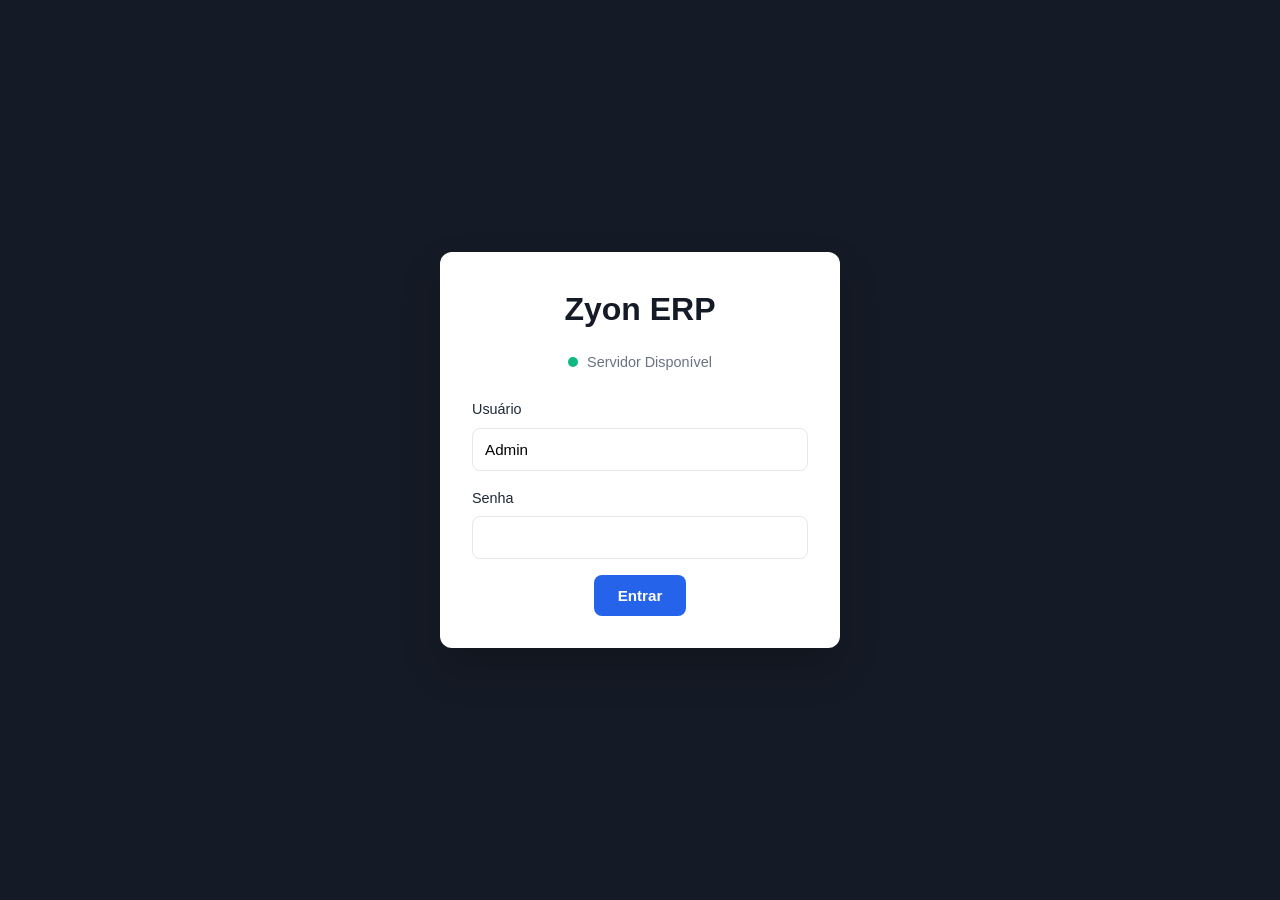
==== index.html @ 926d94a1 "atualização-index" ====
<!-- login.html -->
<!DOCTYPE html>
<html lang="pt-BR">
<head>
  <meta charset="UTF-8">
  <meta name="viewport" content="width=device-width, initial-scale=1.0">
  <title>Login - Zyon ERP</title>
  <link rel="stylesheet" href="style/style.css">
</head>
<body class="login-page">
  <div class="login-container">
    <div class="login-card">
      <div class="logo"></div>
      <h1>Zyon ERP</h1>
      <div class="server-status">
        <span class="status-indicator green"></span> Servidor Disponível
      </div>
      <form id="loginForm" action="dashboard.html">
        <div class="form-group">
          <label for="username">Usuário</label>
          <input type="text" id="username" value="Admin" required>
        </div>
        <div class="form-group">
          <label for="password">Senha</label>
          <input type="password" id="password" required>
        </div>
        <button type="submit" class="btn-primary">Entrar</button>
      </form>
    </div>
  </div>
</body>
</html>
---- style/style.css ----
:root {
  /* Cores Zyon ERP (Baseado no PDF) */
  --navy: #151b26;        /* Fundo principal da barra lateral */
  --navy-light: #1e293b;  /* Fundo de modais escuros */
  --royal: #2563eb;       /* Azul primário */
  --royal-hover: #1d4ed8;
  --green: #10b981;
  --yellow: #f59e0b;
  --purple: #6366f1;
  --red: #ef4444;
  --gray-bg: #f3f4f6;     /* Fundo da área principal */
  --white: #ffffff;
  --text-dark: #1f2937;
  --text-light: #6b7280;
  --border: #e5e7eb;
  --radius: 12px;
  --shadow: 0 4px 6px -1px rgba(0, 0, 0, 0.1);
  --transition: 0.3s ease;
}

* {
  margin: 0;
  padding: 0;
  box-sizing: border-box;
}

body {
  font-family: 'Segoe UI', Tahoma, Geneva, Verdana, sans-serif;
  background: var(--gray-bg);
  color: var(--text-dark);
  line-height: 1.6;
}

a { text-decoration: none; color: inherit; }

/* ================= LOGIN PAGE ================= */
.login-page {
  display: flex;
  justify-content: center;
  align-items: center;
  min-height: 100vh;
  background: var(--navy); /* Fundo escuro conforme o Zyon */
  padding: 1rem;
}
.login-container { width: 100%; max-width: 400px; }
.login-card {
  background: var(--white);
  border-radius: var(--radius);
  box-shadow: 0 20px 40px rgba(0,0,0,0.2);
  padding: 2rem;
  text-align: center;
}
.login-card h1 { color: var(--navy); margin-bottom: 1rem; }
.server-status { margin-bottom: 1.5rem; font-size: 0.9rem; color: var(--text-light); }
.status-indicator.green { display: inline-block; width: 10px; height: 10px; background: var(--green); border-radius: 50%; margin-right: 5px; }

/* ================= LAYOUT PRINCIPAL ================= */
.layout {
  display: flex;
  height: 100vh;
  overflow: hidden;
}

/* Sidebar */
.sidebar {
  width: 250px;
  background: var(--navy);
  color: var(--white);
  padding: 1.5rem 1rem;
  display: flex;
  flex-direction: column;
}
.sidebar-header { font-size: 1.5rem; font-weight: bold; margin-bottom: 2rem; color: var(--white); }
.nav-list { list-style: none; }
.nav-list li a {
  display: flex; align-items: center; gap: 10px;
  padding: 0.8rem 1rem; color: #9ca3af; text-decoration: none;
  border-radius: 8px; margin-bottom: 0.5rem; transition: var(--transition);
}
.nav-list li a:hover, .nav-list li a.active {
  background: var(--royal); color: var(--white);
}

/* Main Content */
.main-content {
  flex: 1;
  display: flex;
  flex-direction: column;
  overflow-y: auto;
  padding: 1rem 2rem;
}
.topbar {
  display: flex; justify-content: space-between; align-items: center;
  padding: 1rem 1.5rem; background: var(--white);
  border-radius: var(--radius); box-shadow: var(--shadow);
  margin-bottom: 1.5rem;
}
.page-header {
  display: flex; justify-content: space-between; align-items: center; margin-bottom: 1.5rem;
}

/* ================= DASHBOARD & KPIS ================= */
.kpi-cards {
  display: grid;
  grid-template-columns: repeat(auto-fit, minmax(200px, 1fr));
  gap: 1rem;
  margin-bottom: 2rem;
}
.card {
  background: var(--white); border-radius: var(--radius); padding: 1.5rem;
  box-shadow: var(--shadow); border-top: 4px solid var(--border);
}
.card h3 { font-size: 0.9rem; color: var(--text-light); margin-bottom: 0.5rem; }
.card p { font-size: 1.8rem; font-weight: bold; }
.card-blue { border-top-color: var(--royal); }
.card-green { border-top-color: var(--green); }
.card-yellow { border-top-color: var(--yellow); }
.card-purple { border-top-color: var(--purple); }

/* ================= TABELAS ================= */
table { width: 100%; border-collapse: collapse; background: var(--white); border-radius: var(--radius); overflow: hidden; box-shadow: var(--shadow); }
th, td { padding: 1rem; text-align: left; border-bottom: 1px solid var(--border); }
th { background: #f9fafb; font-weight: 600; color: var(--text-light); text-transform: uppercase; font-size: 0.85rem; }
tr:hover { background: #f8fafc; }

/* ================= FORMULÁRIOS & BOTÕES ================= */
.form-group { margin-bottom: 1rem; text-align: left; }
.form-group label { display: block; font-size: 0.9rem; font-weight: 500; margin-bottom: 0.4rem; color: var(--text-dark); }
.form-group input, .form-group select {
  width: 100%; padding: 0.75rem; border: 1px solid var(--border);
  border-radius: 8px; font-size: 0.95rem; outline: none;
}
.form-group input:focus { border-color: var(--royal); }

.btn-primary, .btn-secondary {
  display: inline-flex; align-items: center; justify-content: center;
  padding: 0.75rem 1.5rem; border: none; border-radius: 8px;
  font-size: 0.95rem; font-weight: 600; cursor: pointer; transition: var(--transition);
}
.btn-primary { background: var(--royal); color: var(--white); }
.btn-primary:hover { background: var(--royal-hover); }
.btn-secondary { background: var(--gray-bg); color: var(--text-dark); border: 1px solid var(--border); }

/* ================= MODAIS PADRÃO ================= */
.modal {
  display: none; position: fixed; inset: 0; background: rgba(0,0,0,0.5);
  justify-content: center; align-items: center; z-index: 1000; backdrop-filter: blur(3px);
}
.modal-content {
  background: var(--white); border-radius: var(--radius); padding: 2rem;
  width: 90%; max-width: 600px; box-shadow: var(--shadow); position: relative;
}
.modal-actions { display: flex; justify-content: flex-end; gap: 10px; margin-top: 1.5rem; }

/* ================= ABAS (TABS) ================= */
.tabs { display: flex; gap: 10px; margin-bottom: 1.5rem; border-bottom: none; }
.tab { 
  background: var(--gray-bg); border: none; padding: 10px 20px; 
  border-radius: 8px; cursor: pointer; font-weight: 600; color: var(--text-light);
}
.tab.active { background: var(--royal); color: var(--white); }

/* ================= TELA DE PDV (VENDAS) ================= */
.main-area { background: var(--white); padding: 1.5rem; border-radius: var(--radius); box-shadow: var(--shadow); }
.row { display: flex; gap: 15px; margin-bottom: 1rem; }
.search-input { width: 100%; padding: 1rem; font-size: 1rem; border: 2px solid var(--royal); border-radius: 8px; margin-bottom: 1.5rem; }
.summary { text-align: right; font-size: 1.1rem; margin-top: 1.5rem; }
.summary .total { font-size: 2rem; font-weight: bold; color: var(--text-dark); }

.action-buttons { display: grid; grid-template-columns: 1fr 1fr; gap: 10px; margin-top: 1.5rem; }
.action-buttons button { padding: 1.2rem; font-weight: bold; border-radius: 8px; border: none; color: white; cursor: pointer; text-transform: uppercase; }
.btn-orange { background: var(--yellow); }
.btn-purple { background: var(--purple); }
.btn-red { background: var(--red); }
.btn-blue { background: var(--royal); }
.btn-green-full { background: var(--green); grid-column: span 2; }

/* ================= MODAL CHECKOUT PDV (IDÊNTICO AO PDF) ================= */
.checkout-modal .modal-content {
  display: flex; padding: 0; max-width: 900px; height: 600px; overflow: hidden; background: transparent;
}
.checkout-left {
  background: var(--navy-light); color: var(--white); flex: 1; padding: 2.5rem; display: flex; flex-direction: column;
}
.checkout-left h2, .checkout-left p { color: #cbd5e1; }
.checkout-left .total-box {
  background: var(--navy); padding: 1.5rem; border-radius: 8px; margin: 1.5rem 0; font-size: 2.5rem; font-weight: bold; text-align: center;
}
.checkout-right {
  background: var(--white); flex: 1; padding: 2.5rem; overflow-y: auto; position: relative;
}
.payment-buttons { display: grid; grid-template-columns: 1fr 1fr; gap: 10px; margin-bottom: 2rem; }
.payment-buttons button { 
  background: var(--white); color: var(--text-dark); border: 1px solid var(--border); 
  padding: 1rem; border-radius: 8px; font-weight: bold; cursor: pointer; transition: var(--transition);
}
.payment-buttons button:hover { border-color: var(--royal); color: var(--royal); }
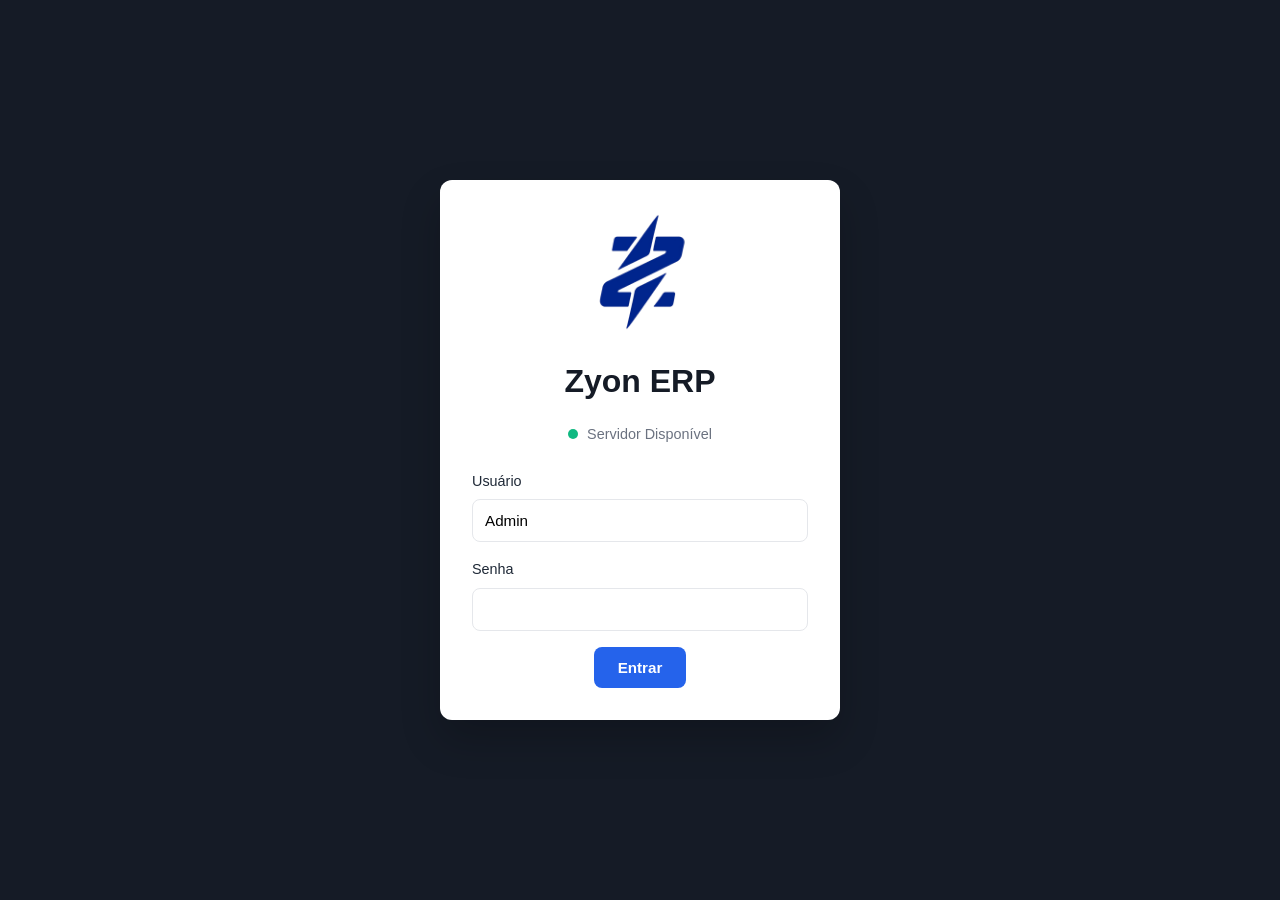
==== commit b06b3c48: "atulogin" ====
--- a/index.html
+++ b/index.html
@@ -1,32 +1,46 @@
-<!-- login.html -->
 <!DOCTYPE html>
+<!-- Declaração do tipo HTML5 -->
 <html lang="pt-BR">
+<!-- Início do documento HTML com idioma português brasileiro -->
 <head>
+  <!-- Meta tags para codificação de caracteres e responsividade -->
   <meta charset="UTF-8">
   <meta name="viewport" content="width=device-width, initial-scale=1.0">
+  <!-- Título exibido na aba do navegador -->
   <title>Login - Zyon ERP</title>
+  <!-- Importação do arquivo de estilos CSS global -->
   <link rel="stylesheet" href="style/style.css">
 </head>
+<!-- Classe 'login-page' aplica fundo escuro específico para tela de login -->
 <body class="login-page">
+  <!-- Container centralizado que limita a largura máxima do formulário -->
   <div class="login-container">
+    <!-- Card branco com sombra que envolve o formulário de login -->
     <div class="login-card">
-      <div class="logo"></div>
+      <!-- Logotipo da empresa -->
+      <img src="img/logo.png" alt="Zyon ERP Logo" class="logo-img">
+      <!-- Título principal do sistema -->
       <h1>Zyon ERP</h1>
+      <!-- Indicador visual de status do servidor (sempre verde nessa versão local) -->
       <div class="server-status">
         <span class="status-indicator green"></span> Servidor Disponível
       </div>
+      <!-- Formulário de login que redireciona ao dashboard no submit -->
       <form id="loginForm" action="dashboard.html">
+        <!-- Campo de texto para o nome do usuário, pré-preenchido com "Admin" -->
         <div class="form-group">
           <label for="username">Usuário</label>
           <input type="text" id="username" value="Admin" required>
         </div>
+        <!-- Campo de senha (oculta os caracteres digitados) -->
         <div class="form-group">
           <label for="password">Senha</label>
           <input type="password" id="password" required>
         </div>
+        <!-- Botão de Submit para enviar o formulário -->
         <button type="submit" class="btn-primary">Entrar</button>
       </form>
     </div>
   </div>
 </body>
-</html>+</html>
--- a/style/style.css
+++ b/style/style.css
@@ -1,29 +1,32 @@
+/* ===== VARIÁVEIS GLOBAIS (CSS Custom Properties) ===== */
 :root {
-  /* Cores Zyon ERP (Baseado no PDF) */
-  --navy: #151b26;        /* Fundo principal da barra lateral */
-  --navy-light: #1e293b;  /* Fundo de modais escuros */
-  --royal: #2563eb;       /* Azul primário */
-  --royal-hover: #1d4ed8;
-  --green: #10b981;
-  --yellow: #f59e0b;
-  --purple: #6366f1;
-  --red: #ef4444;
-  --gray-bg: #f3f4f6;     /* Fundo da área principal */
-  --white: #ffffff;
-  --text-dark: #1f2937;
-  --text-light: #6b7280;
-  --border: #e5e7eb;
-  --radius: 12px;
-  --shadow: 0 4px 6px -1px rgba(0, 0, 0, 0.1);
-  --transition: 0.3s ease;
-}
-
+  /* Paleta de cores do Zyon ERP */
+  --navy: #151b26;        /* Fundo escuro da barra lateral */
+  --navy-light: #1e293b;  /* Fundo de modais e painéis escuros */
+  --royal: #2563eb;       /* Azul primário (botões, links ativos, foco) */
+  --royal-hover: #1d4ed8; /* Tom mais escuro para hover do azul primário */
+  --green: #10b981;       /* Verde para status OK, sucesso, troco */
+  --yellow: #f59e0b;      /* Amarelo/laranja para botão de acréscimo */
+  --purple: #6366f1;      /* Roxo para botão de desconto */
+  --red: #ef4444;         /* Vermelho para botão cancelar, estoque baixo */
+  --gray-bg: #f3f4f6;     /* Cinza claro para fundo da área principal */
+  --white: #ffffff;       /* Branco para cards, tabelas, formulários */
+  --text-dark: #1f2937;   /* Cor principal do texto (quase preto) */
+  --text-light: #6b7280;  /* Cor secundária do texto (cinza) */
+  --border: #e5e7eb;      /* Cor das bordas de inputs, tabelas, cards */
+  --radius: 12px;          /* Raio de borda arredondado padrão */
+  --shadow: 0 4px 6px -1px rgba(0, 0, 0, 0.1); /* Sombra suave para cards */
+  --transition: 0.3s ease; /* Transição padrão para hovers e interações */
+}
+
+/* Reset geral: remove margens/paddings e define box-sizing border-box */
 * {
   margin: 0;
   padding: 0;
   box-sizing: border-box;
 }
 
+/* Estilo base do body: fonte, cor de fundo e texto */
 body {
   font-family: 'Segoe UI', Tahoma, Geneva, Verdana, sans-serif;
   background: var(--gray-bg);
@@ -31,18 +34,19 @@
   line-height: 1.6;
 }
 
+/* Remove sublinhado e herda cor dos links */
 a { text-decoration: none; color: inherit; }
 
-/* ================= LOGIN PAGE ================= */
+/* ===== PÁGINA DE LOGIN ===== */
 .login-page {
   display: flex;
   justify-content: center;
   align-items: center;
   min-height: 100vh;
-  background: var(--navy); /* Fundo escuro conforme o Zyon */
+  background: var(--navy); /* Fundo escuro característico */
   padding: 1rem;
 }
-.login-container { width: 100%; max-width: 400px; }
+.login-container { width: 100%; max-width: 400px; } /* Limita largura do card */
 .login-card {
   background: var(--white);
   border-radius: var(--radius);
@@ -51,17 +55,18 @@
   text-align: center;
 }
 .login-card h1 { color: var(--navy); margin-bottom: 1rem; }
+.logo-img { max-width: 120px; margin-bottom: 1rem; }
 .server-status { margin-bottom: 1.5rem; font-size: 0.9rem; color: var(--text-light); }
 .status-indicator.green { display: inline-block; width: 10px; height: 10px; background: var(--green); border-radius: 50%; margin-right: 5px; }
 
-/* ================= LAYOUT PRINCIPAL ================= */
+/* ===== LAYOUT PRINCIPAL (Sidebar + Main) ===== */
 .layout {
   display: flex;
-  height: 100vh;
-  overflow: hidden;
-}
-
-/* Sidebar */
+  height: 100vh;        /* Ocupa a altura total da viewport */
+  overflow: hidden;     /* Impede scroll duplicado (scroll apenas no main) */
+}
+
+/* SIDEBAR: navegação fixa à esquerda */
 .sidebar {
   width: 250px;
   background: var(--navy);
@@ -81,12 +86,12 @@
   background: var(--royal); color: var(--white);
 }
 
-/* Main Content */
+/* CONTEÚDO PRINCIPAL: área scrollável à direita da sidebar */
 .main-content {
   flex: 1;
   display: flex;
   flex-direction: column;
-  overflow-y: auto;
+  overflow-y: auto;     /* Scroll apenas no conteúdo, sidebar fica fixa */
   padding: 1rem 2rem;
 }
 .topbar {
@@ -99,7 +104,7 @@
   display: flex; justify-content: space-between; align-items: center; margin-bottom: 1.5rem;
 }
 
-/* ================= DASHBOARD & KPIS ================= */
+/* ===== CARDS DE INDICADORES (KPIs) ===== */
 .kpi-cards {
   display: grid;
   grid-template-columns: repeat(auto-fit, minmax(200px, 1fr));
@@ -112,26 +117,28 @@
 }
 .card h3 { font-size: 0.9rem; color: var(--text-light); margin-bottom: 0.5rem; }
 .card p { font-size: 1.8rem; font-weight: bold; }
+/* Cores da borda superior de cada card KPI */
 .card-blue { border-top-color: var(--royal); }
 .card-green { border-top-color: var(--green); }
 .card-yellow { border-top-color: var(--yellow); }
 .card-purple { border-top-color: var(--purple); }
 
-/* ================= TABELAS ================= */
+/* ===== TABELAS ===== */
 table { width: 100%; border-collapse: collapse; background: var(--white); border-radius: var(--radius); overflow: hidden; box-shadow: var(--shadow); }
 th, td { padding: 1rem; text-align: left; border-bottom: 1px solid var(--border); }
 th { background: #f9fafb; font-weight: 600; color: var(--text-light); text-transform: uppercase; font-size: 0.85rem; }
-tr:hover { background: #f8fafc; }
-
-/* ================= FORMULÁRIOS & BOTÕES ================= */
+tr:hover { background: #f8fafc; } /* Efeito hover nas linhas */
+
+/* ===== FORMULÁRIOS E BOTÕES ===== */
 .form-group { margin-bottom: 1rem; text-align: left; }
 .form-group label { display: block; font-size: 0.9rem; font-weight: 500; margin-bottom: 0.4rem; color: var(--text-dark); }
 .form-group input, .form-group select {
   width: 100%; padding: 0.75rem; border: 1px solid var(--border);
   border-radius: 8px; font-size: 0.95rem; outline: none;
 }
-.form-group input:focus { border-color: var(--royal); }
-
+.form-group input:focus { border-color: var(--royal); } /* Destaque ao focar */
+
+/* Botões primário (azul) e secundário (cinza) */
 .btn-primary, .btn-secondary {
   display: inline-flex; align-items: center; justify-content: center;
   padding: 0.75rem 1.5rem; border: none; border-radius: 8px;
@@ -141,7 +148,7 @@
 .btn-primary:hover { background: var(--royal-hover); }
 .btn-secondary { background: var(--gray-bg); color: var(--text-dark); border: 1px solid var(--border); }
 
-/* ================= MODAIS PADRÃO ================= */
+/* ===== MODAIS (Janelas de diálogo) ===== */
 .modal {
   display: none; position: fixed; inset: 0; background: rgba(0,0,0,0.5);
   justify-content: center; align-items: center; z-index: 1000; backdrop-filter: blur(3px);
@@ -152,30 +159,31 @@
 }
 .modal-actions { display: flex; justify-content: flex-end; gap: 10px; margin-top: 1.5rem; }
 
-/* ================= ABAS (TABS) ================= */
+/* ===== ABAS (Tabs) ===== */
 .tabs { display: flex; gap: 10px; margin-bottom: 1.5rem; border-bottom: none; }
 .tab { 
   background: var(--gray-bg); border: none; padding: 10px 20px; 
   border-radius: 8px; cursor: pointer; font-weight: 600; color: var(--text-light);
 }
-.tab.active { background: var(--royal); color: var(--white); }
-
-/* ================= TELA DE PDV (VENDAS) ================= */
+.tab.active { background: var(--royal); color: var(--white); } /* Aba selecionada */
+
+/* ===== TELA DE PDV (VENDAS) ===== */
 .main-area { background: var(--white); padding: 1.5rem; border-radius: var(--radius); box-shadow: var(--shadow); }
-.row { display: flex; gap: 15px; margin-bottom: 1rem; }
+.row { display: flex; gap: 15px; margin-bottom: 1rem; } /* Linha flexível para formulários */
 .search-input { width: 100%; padding: 1rem; font-size: 1rem; border: 2px solid var(--royal); border-radius: 8px; margin-bottom: 1.5rem; }
 .summary { text-align: right; font-size: 1.1rem; margin-top: 1.5rem; }
 .summary .total { font-size: 2rem; font-weight: bold; color: var(--text-dark); }
 
+/* Botões de ação do PDV em grid de 2 colunas */
 .action-buttons { display: grid; grid-template-columns: 1fr 1fr; gap: 10px; margin-top: 1.5rem; }
 .action-buttons button { padding: 1.2rem; font-weight: bold; border-radius: 8px; border: none; color: white; cursor: pointer; text-transform: uppercase; }
-.btn-orange { background: var(--yellow); }
-.btn-purple { background: var(--purple); }
-.btn-red { background: var(--red); }
+.btn-orange { background: var(--yellow); }    /* Acréscimo */
+.btn-purple { background: var(--purple); }    /* Desconto */
+.btn-red { background: var(--red); }          /* Cancelar */
 .btn-blue { background: var(--royal); }
-.btn-green-full { background: var(--green); grid-column: span 2; }
-
-/* ================= MODAL CHECKOUT PDV (IDÊNTICO AO PDF) ================= */
+.btn-green-full { background: var(--green); grid-column: span 2; } /* Finalizar (ocupa 2 colunas) */
+
+/* ===== MODAL DE CHECKOUT DO PDV ===== */
 .checkout-modal .modal-content {
   display: flex; padding: 0; max-width: 900px; height: 600px; overflow: hidden; background: transparent;
 }
@@ -194,4 +202,103 @@
   background: var(--white); color: var(--text-dark); border: 1px solid var(--border); 
   padding: 1rem; border-radius: 8px; font-weight: bold; cursor: pointer; transition: var(--transition);
 }
-.payment-buttons button:hover { border-color: var(--royal); color: var(--royal); }+.payment-buttons button:hover { border-color: var(--royal); color: var(--royal); }
+
+/* ===== BARRA DE PESQUISA (com ícone de lupa dentro do input) ===== */
+.search-container {
+  display: flex;
+  gap: 15px;
+  margin-bottom: 1.5rem;
+  align-items: center;
+}
+.search-input-wrapper {
+  flex: 1;
+  position: relative;
+}
+.search-input-wrapper input {
+  width: 100%;
+  padding: 0.9rem 1rem 0.9rem 2.5rem; /* padding extra à esquerda para o ícone */
+  border: 1px solid var(--border);
+  border-radius: 8px;
+  font-size: 1rem;
+  outline: none;
+  color: var(--text-dark);
+  background: var(--white);
+}
+.search-input-wrapper input:focus {
+  border-color: var(--royal);
+  box-shadow: 0 0 0 3px rgba(37, 99, 235, 0.1);
+}
+.search-icon {
+  position: absolute;
+  left: 12px;
+  top: 50%;
+  transform: translateY(-50%);
+  color: var(--text-light);
+  font-size: 1.1rem;
+}
+
+/* ===== CARD DE TABELA (com bordas arredondadas e sombra) ===== */
+.table-card {
+  background: var(--white);
+  border-radius: var(--radius);
+  box-shadow: var(--shadow);
+  overflow: hidden;
+}
+
+/* ===== BADGES DE STATUS (ativo, inativo, baixo estoque) ===== */
+.status-badge {
+  padding: 6px 12px;
+  border-radius: 20px;
+  font-size: 0.85rem;
+  font-weight: 600;
+  display: inline-block;
+}
+.status-active {
+  background-color: #d1fae5; /* Verde claro */
+  color: #065f46;
+}
+.status-inactive {
+  background-color: #fee2e2; /* Vermelho claro */
+  color: #991b1b;
+}
+
+/* ===== BOTÕES DE AÇÃO NAS TABELAS (ícones clicáveis) ===== */
+.action-btns span {
+  cursor: pointer;
+  padding: 6px;
+  border-radius: 6px;
+  transition: background 0.2s;
+  margin-right: 5px;
+}
+.action-btns span:hover {
+  background: var(--gray-bg);
+}
+
+/* ===== BOTÃO REMOVER ITEM (X vermelho) ===== */
+.remove-item-btn {
+  color: var(--red);
+  background: transparent;
+  border: none;
+  cursor: pointer;
+  font-weight: bold;
+}
+
+/* ===== TOAST (Notificação flutuante) ===== */
+.toast {
+  position: fixed;
+  right: 20px;
+  bottom: 20px;
+  background: var(--navy);
+  color: var(--white);
+  padding: 0.75rem 1rem;
+  border-radius: 8px;
+  opacity: 0;
+  transform: translateY(10px);
+  transition: all 0.3s ease;
+  z-index: 3000;
+}
+.toast.show {
+  opacity: 1;
+  transform: translateY(0);
+}
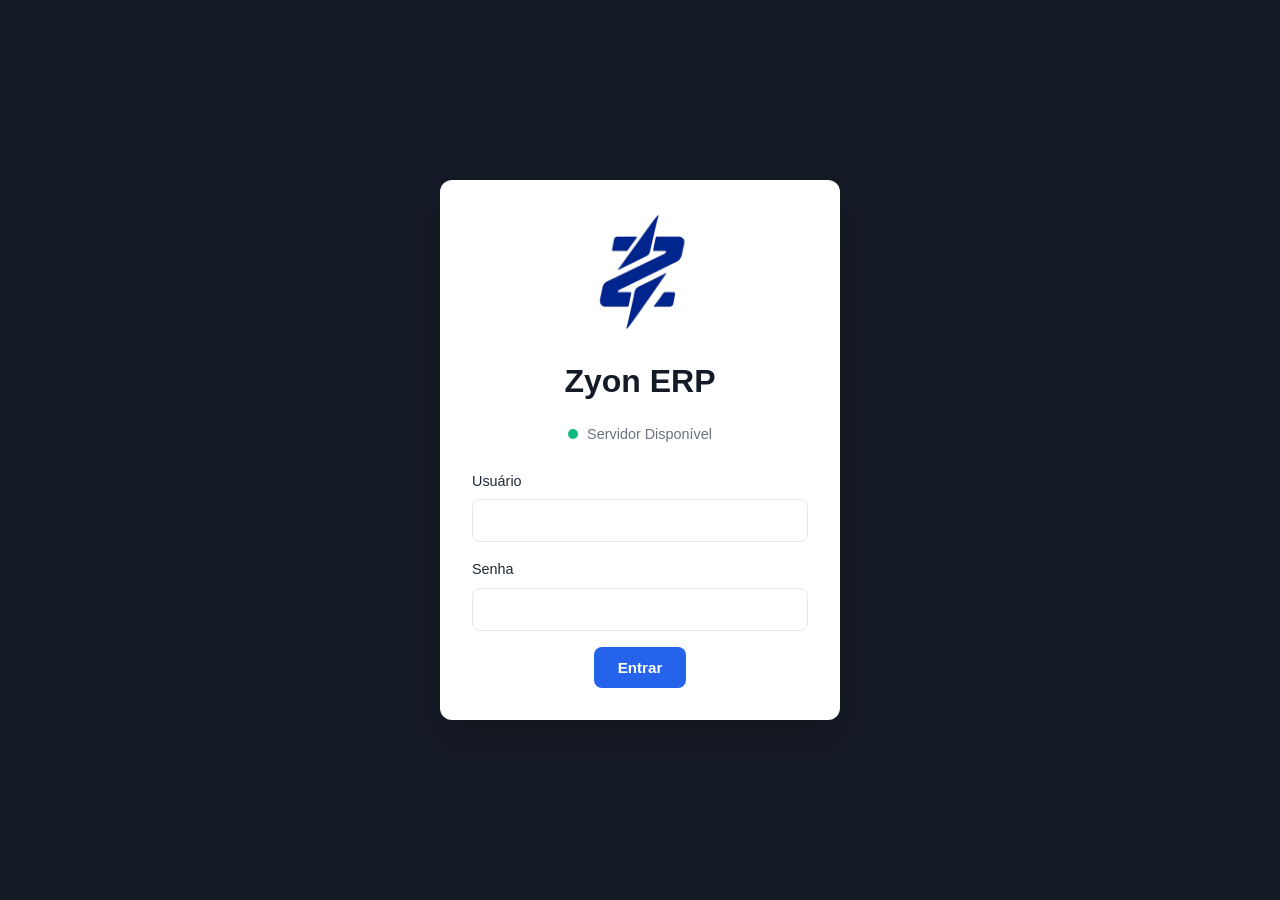
==== commit 308f29d6: "atucad_fiscal_relat" ====
--- a/index.html
+++ b/index.html
@@ -25,22 +25,21 @@
       <div class="server-status">
         <span class="status-indicator green"></span> Servidor Disponível
       </div>
-      <!-- Formulário de login que redireciona ao dashboard no submit -->
-      <form id="loginForm" action="dashboard.html">
-        <!-- Campo de texto para o nome do usuário, pré-preenchido com "Admin" -->
+      <p id="loginError" class="login-error" role="alert" hidden></p>
+      <form id="loginForm" novalidate>
         <div class="form-group">
           <label for="username">Usuário</label>
-          <input type="text" id="username" value="Admin" required>
+          <input type="text" id="username" name="username" autocomplete="username" required>
         </div>
-        <!-- Campo de senha (oculta os caracteres digitados) -->
         <div class="form-group">
           <label for="password">Senha</label>
-          <input type="password" id="password" required>
+          <input type="password" id="password" name="password" autocomplete="current-password" required>
         </div>
-        <!-- Botão de Submit para enviar o formulário -->
         <button type="submit" class="btn-primary">Entrar</button>
       </form>
     </div>
   </div>
+  <script src="js/auth.js"></script>
+  <script src="js/login.js"></script>
 </body>
 </html>
--- a/style/style.css
+++ b/style/style.css
@@ -58,6 +58,17 @@
 .logo-img { max-width: 120px; margin-bottom: 1rem; }
 .server-status { margin-bottom: 1.5rem; font-size: 0.9rem; color: var(--text-light); }
 .status-indicator.green { display: inline-block; width: 10px; height: 10px; background: var(--green); border-radius: 50%; margin-right: 5px; }
+.login-error {
+  margin-bottom: 1rem;
+  padding: 0.65rem 0.85rem;
+  font-size: 0.875rem;
+  text-align: left;
+  color: #b91c1c;
+  background: #fef2f2;
+  border: 1px solid #fecaca;
+  border-radius: 8px;
+}
+.login-error[hidden] { display: none; }
 
 /* ===== LAYOUT PRINCIPAL (Sidebar + Main) ===== */
 .layout {
@@ -85,6 +96,8 @@
 .nav-list li a:hover, .nav-list li a.active {
   background: var(--royal); color: var(--white);
 }
+.nav-list li a.logout { margin-top: auto; color: #fca5a5; }
+.nav-list li a.logout:hover { background: rgba(239, 68, 68, 0.2); color: #fecaca; }
 
 /* CONTEÚDO PRINCIPAL: área scrollável à direita da sidebar */
 .main-content {
@@ -95,14 +108,25 @@
   padding: 1rem 2rem;
 }
 .topbar {
-  display: flex; justify-content: space-between; align-items: center;
+  display: flex; justify-content: space-between; align-items: flex-start; gap: 1rem;
   padding: 1rem 1.5rem; background: var(--white);
   border-radius: var(--radius); box-shadow: var(--shadow);
   margin-bottom: 1.5rem;
 }
+.topbar .app-title { display: block; font-size: 1.25rem; font-weight: 700; color: var(--navy); }
+.topbar-clock { font-size: 0.9rem; color: var(--text-light); white-space: nowrap; padding-top: 0.15rem; }
+.page-lead { font-size: 0.9rem; color: var(--text-light); margin-top: 0.25rem; }
 .page-header {
-  display: flex; justify-content: space-between; align-items: center; margin-bottom: 1.5rem;
-}
+  display: flex; justify-content: space-between; align-items: center; margin-bottom: 1rem; flex-wrap: wrap; gap: 0.75rem;
+}
+.page-header h2 { font-size: 1.15rem; color: var(--navy); }
+.table-section { margin-bottom: 2rem; }
+.section-card {
+  background: var(--white); border-radius: var(--radius); padding: 1.5rem;
+  box-shadow: var(--shadow); margin-bottom: 1.5rem;
+}
+.section-card h2 { font-size: 1.05rem; color: var(--navy); margin-bottom: 1rem; }
+.table-empty { text-align: center; color: var(--text-light); font-style: italic; }
 
 /* ===== CARDS DE INDICADORES (KPIs) ===== */
 .kpi-cards {
@@ -302,3 +326,91 @@
   opacity: 1;
   transform: translateY(0);
 }
+
+/* ===== RELATÓRIOS ===== */
+.toolbar-card {
+  display: flex; flex-wrap: wrap; align-items: center; gap: 0.75rem 1.25rem;
+  background: var(--white); padding: 1rem 1.25rem; border-radius: var(--radius);
+  box-shadow: var(--shadow); margin-bottom: 1.5rem;
+}
+.filter-label { font-size: 0.85rem; font-weight: 600; color: var(--text-light); }
+.filter-select {
+  padding: 0.55rem 0.85rem; border: 1px solid var(--border); border-radius: 8px;
+  font-size: 0.95rem; min-width: 180px; background: var(--white);
+}
+.filter-select:focus { outline: none; border-color: var(--royal); box-shadow: 0 0 0 3px rgba(37, 99, 235, 0.12); }
+.toolbar-hint { font-size: 0.85rem; color: var(--text-light); margin-left: auto; }
+.report-tabs {
+  display: flex; flex-wrap: wrap; gap: 0.5rem; margin-bottom: 1.25rem;
+}
+.report-tab {
+  padding: 0.6rem 1rem; border: 1px solid var(--border); border-radius: 8px;
+  background: var(--white); color: var(--text-light); font-weight: 600; font-size: 0.9rem;
+  cursor: pointer; transition: var(--transition);
+}
+.report-tab:hover { border-color: var(--royal); color: var(--royal); }
+.report-tab.active { background: var(--royal); border-color: var(--royal); color: var(--white); }
+.report-panels { margin-bottom: 2rem; }
+.report-panel { display: none; }
+.report-panel.active { display: block; }
+.panel-grid {
+  display: grid; grid-template-columns: repeat(auto-fit, minmax(280px, 1fr));
+  gap: 1.25rem; margin-bottom: 1.25rem;
+}
+.panel-grid-3 { grid-template-columns: repeat(auto-fit, minmax(220px, 1fr)); }
+.stat-list { list-style: none; }
+.stat-list li {
+  display: flex; justify-content: space-between; align-items: center; gap: 1rem;
+  padding: 0.65rem 0; border-bottom: 1px solid var(--border); font-size: 0.95rem;
+}
+.stat-list li:last-child { border-bottom: none; }
+.stat-list li span { color: var(--text-light); }
+.stat-list li strong { color: var(--text-dark); font-weight: 600; }
+.section-card .table-card table { box-shadow: none; border-radius: 0; }
+.section-card .table-card { border: 1px solid var(--border); border-radius: 8px; overflow: hidden; }
+
+.field-hint { font-size: 0.85rem; color: var(--text-light); margin-top: 0.75rem; }
+.form-group input.input-error, .form-group select.input-error { border-color: var(--red); }
+
+/* ===== FISCAL / DANFE ===== */
+.danfe-preview { border: 2px solid var(--border); }
+.danfe-header {
+  display: flex; justify-content: space-between; gap: 1rem; flex-wrap: wrap;
+  margin-bottom: 1.25rem; padding-bottom: 1rem; border-bottom: 1px solid var(--border);
+}
+.danfe-badge {
+  display: inline-block; background: var(--navy); color: var(--white);
+  font-size: 0.75rem; font-weight: 700; padding: 0.25rem 0.6rem; border-radius: 4px;
+  margin-bottom: 0.5rem;
+}
+.danfe-meta { font-size: 0.85rem; color: var(--text-light); text-align: right; max-width: 420px; }
+.danfe-grid { display: grid; grid-template-columns: repeat(auto-fit, minmax(240px, 1fr)); gap: 1rem; margin-bottom: 1rem; }
+.danfe-block {
+  background: #f9fafb; border: 1px solid var(--border); border-radius: 8px; padding: 1rem;
+  font-size: 0.9rem;
+}
+.danfe-block h3 { font-size: 0.8rem; text-transform: uppercase; color: var(--text-light); margin-bottom: 0.5rem; }
+.danfe-totals {
+  margin-top: 1rem; padding-top: 1rem; border-top: 1px solid var(--border);
+  text-align: right; font-size: 0.95rem;
+}
+.danfe-total-line { font-size: 1.15rem; margin-top: 0.5rem; color: var(--navy); }
+.chave-cell { font-family: Consolas, monospace; font-size: 0.8rem; max-width: 200px; }
+.fiscal-transmit-modal { max-width: 480px; }
+.transmit-steps { list-style: none; margin: 1rem 0; }
+.transmit-steps li {
+  padding: 0.65rem 0.75rem; margin-bottom: 0.5rem; border-radius: 8px;
+  background: var(--gray-bg); color: var(--text-light); font-size: 0.9rem;
+}
+.transmit-steps li.active { background: #dbeafe; color: var(--royal); font-weight: 600; }
+.transmit-steps li.done { background: #d1fae5; color: #065f46; }
+.transmit-result { margin: 1rem 0; padding: 0.75rem; border-radius: 8px; font-size: 0.9rem; }
+.transmit-result.success { background: #d1fae5; color: #065f46; }
+
+@media (max-width: 768px) {
+  .main-content { padding: 1rem; }
+  .toolbar-hint { margin-left: 0; width: 100%; }
+  .topbar { flex-direction: column; align-items: stretch; }
+  .topbar-clock { padding-top: 0; }
+  .danfe-meta { text-align: left; max-width: none; }
+}
